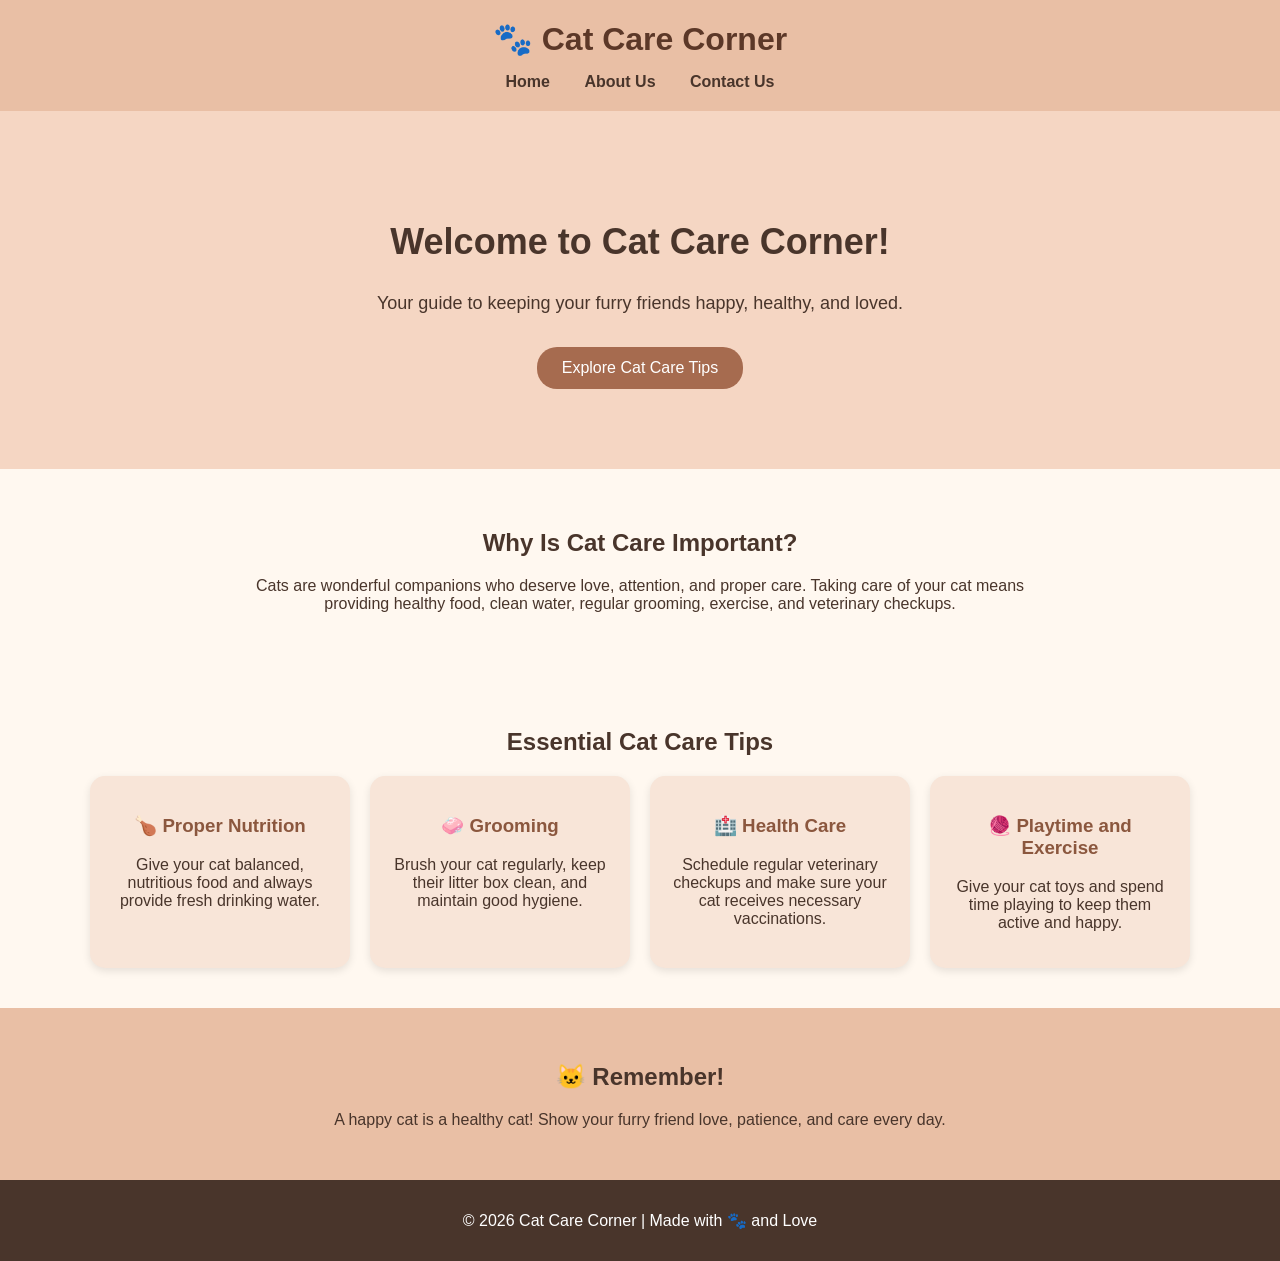
==== index.html @ 0feb6527 "Create cat care homepage and styling" ====
<!DOCTYPE html>
<html lang="en">
<head>
    <meta charset="UTF-8">
    <meta name="viewport" content="width=device-width, initial-scale=1.0">
    <title>Cat Care Corner | Home</title>
    <link rel="stylesheet" href="style.css">
</head>

<body>

    <!-- Navigation Bar -->
    <header>
        <h1>🐾 Cat Care Corner</h1>
        <nav>
            <a href="index.html">Home</a>
            <a href="about.html">About Us</a>
            <a href="contact.html">Contact Us</a>
        </nav>
    </header>

    <!-- Welcome Section -->
    <section class="hero">
        <h2>Welcome to Cat Care Corner!</h2>
        <p>
            Your guide to keeping your furry friends
            happy, healthy, and loved.
        </p>
        <a href="#tips" class="button">Explore Cat Care Tips</a>
    </section>

    <!-- Introduction Section -->
    <section class="intro">
        <h2>Why Is Cat Care Important?</h2>
        <p>
            Cats are wonderful companions who deserve love,
            attention, and proper care. Taking care of your cat
            means providing healthy food, clean water, regular
            grooming, exercise, and veterinary checkups.
        </p>
    </section>

    <!-- Cat Care Tips -->
    <section class="tips" id="tips">
        <h2>Essential Cat Care Tips</h2>

        <div class="tips-container">

            <div class="tip-card">
                <h3>🍗 Proper Nutrition</h3>
                <p>
                    Give your cat balanced, nutritious food
                    and always provide fresh drinking water.
                </p>
            </div>

            <div class="tip-card">
                <h3>🧼 Grooming</h3>
                <p>
                    Brush your cat regularly, keep their
                    litter box clean, and maintain good hygiene.
                </p>
            </div>

            <div class="tip-card">
                <h3>🏥 Health Care</h3>
                <p>
                    Schedule regular veterinary checkups
                    and make sure your cat receives necessary
                    vaccinations.
                </p>
            </div>

            <div class="tip-card">
                <h3>🧶 Playtime and Exercise</h3>
                <p>
                    Give your cat toys and spend time playing
                    to keep them active and happy.
                </p>
            </div>

        </div>
    </section>

    <!-- Fun Fact Section -->
    <section class="fun-fact">
        <h2>🐱 Remember!</h2>
        <p>
            A happy cat is a healthy cat!
            Show your furry friend love, patience,
            and care every day.
        </p>
    </section>

    <!-- Footer -->
    <footer>
        <p>© 2026 Cat Care Corner | Made with 🐾 and Love</p>
    </footer>

</body>
</html>
---- style.css ----
body {
    margin: 0;
    font-family: Arial, sans-serif;
    background-color: #fff8f0;
    color: #49352b;
}

header {
    background-color: #e9bfa5;
    padding: 20px;
    text-align: center;
}

header h1 {
    margin: 0 0 15px;
    color: #5c3828;
}

nav a {
    text-decoration: none;
    color: #49352b;
    margin: 0 15px;
    font-weight: bold;
}

nav a:hover {
    color: white;
}

.hero {
    background-color: #f5d6c3;
    text-align: center;
    padding: 80px 20px;
}

.hero h2 {
    font-size: 36px;
}

.hero p {
    font-size: 18px;
}

.button {
    display: inline-block;
    background-color: #a66b4f;
    color: white;
    padding: 12px 25px;
    text-decoration: none;
    border-radius: 20px;
    margin-top: 15px;
}

.intro {
    text-align: center;
    padding: 40px 20px;
    max-width: 800px;
    margin: auto;
}

/* Cat Care Tips */
.tips {
    text-align: center;
    padding: 40px 20px;
}

.tips-container {
    display: flex;
    flex-wrap: wrap;
    justify-content: center;
    gap: 20px;
}

.tip-card {
    background-color: #f8e5d8;
    width: 220px;
    padding: 20px;
    border-radius: 15px;
    box-shadow: 0 3px 8px rgba(0,0,0,0.1);
}

.tip-card h3 {
    color: #8b573e;
}

.fun-fact {
    background-color: #e9bfa5;
    text-align: center;
    padding: 35px 20px;
}

footer {
    background-color: #49352b;
    color: white;
    text-align: center;
    padding: 15px;
}

@media (max-width: 600px) {
    nav a {
        display: inline-block;
        margin: 8px;
    }

    .hero h2 {
        font-size: 28px;
    }

    .tip-card {
        width: 85%;
    }
}
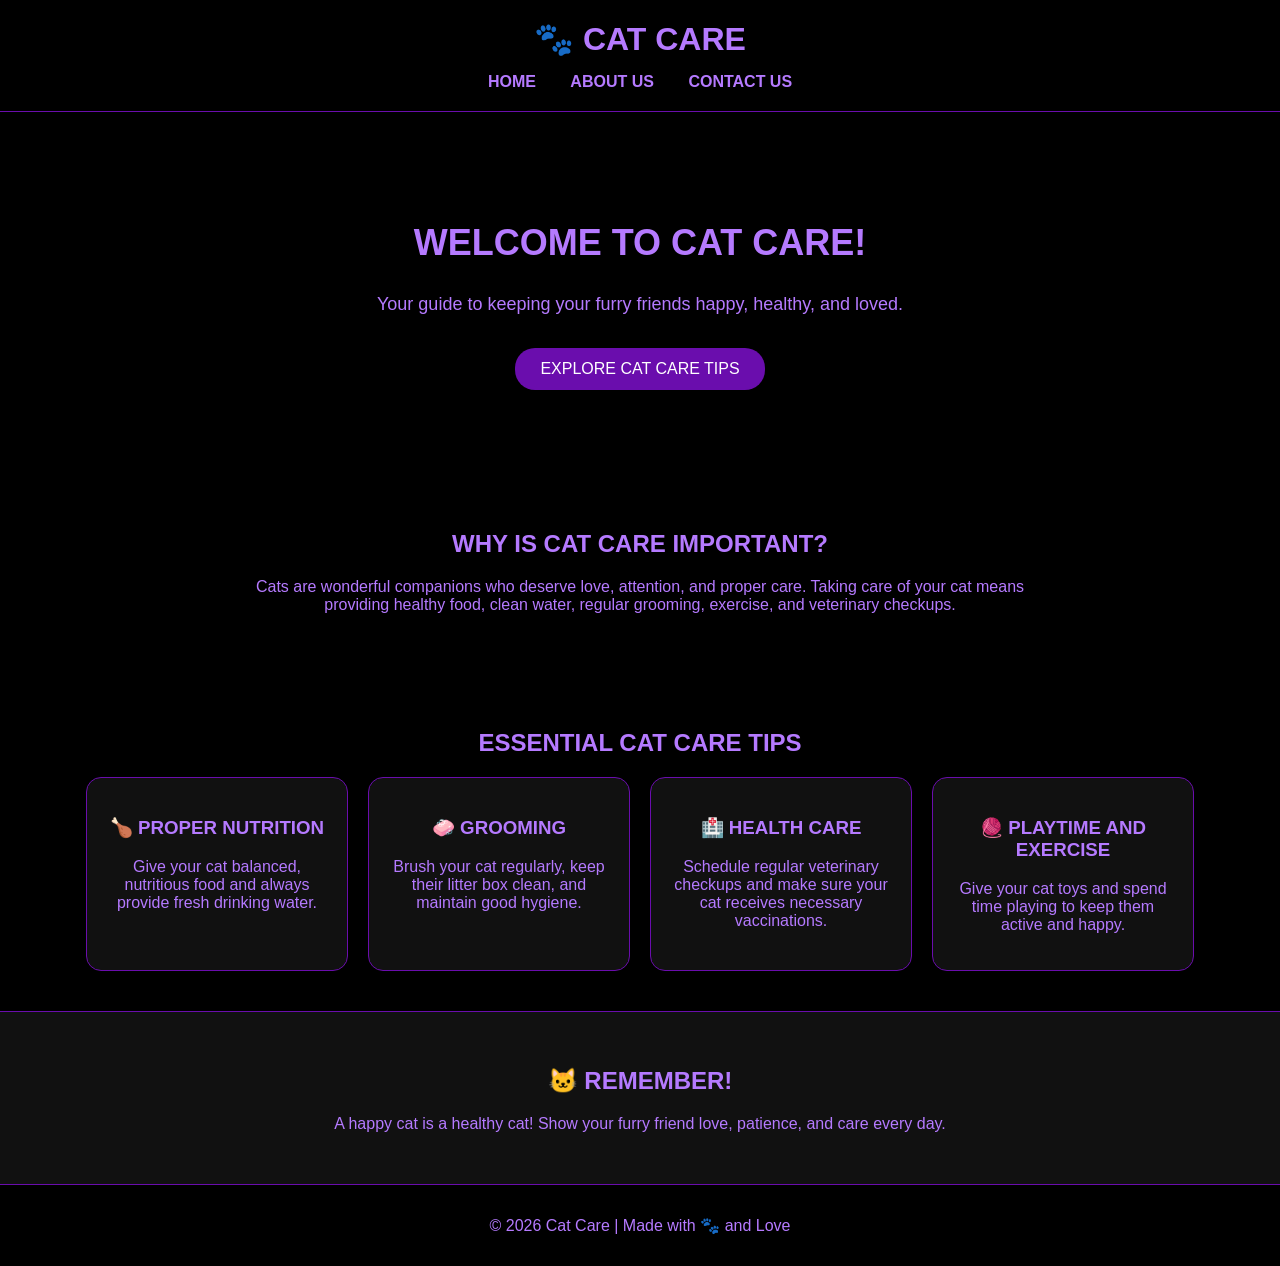
==== commit 7a188386: "Update Cat Care homepage design" ====
--- a/index.html
+++ b/index.html
@@ -4,7 +4,7 @@
 <head>
     <meta charset="UTF-8">
     <meta name="viewport" content="width=device-width, initial-scale=1.0">
-    <title>Cat Care Corner | Home</title>
+    <title>Cat Care | Home</title>
     <link rel="stylesheet" href="style.css">
 </head>
 
@@ -12,7 +12,7 @@
 
     <!-- Navigation Bar -->
     <header>
-        <h1>🐾 Cat Care Corner</h1>
+        <h1>🐾 Cat Care </h1>
         <nav>
             <a href="index.html">Home</a>
             <a href="about.html">About Us</a>
@@ -22,7 +22,7 @@
 
     <!-- Welcome Section -->
     <section class="hero">
-        <h2>Welcome to Cat Care Corner!</h2>
+        <h2>Welcome to Cat Care!</h2>
         <p>
             Your guide to keeping your furry friends
             happy, healthy, and loved.
@@ -95,7 +95,7 @@
 
     <!-- Footer -->
     <footer>
-        <p>© 2026 Cat Care Corner | Made with 🐾 and Love</p>
+        <p>© 2026 Cat Care | Made with 🐾 and Love</p>
     </footer>
 
 </body>
--- a/style.css
+++ b/style.css
@@ -2,54 +2,65 @@
 body {
     margin: 0;
     font-family: Arial, sans-serif;
-    background-color: #fff8f0;
-    color: #49352b;
+    background-color: #000000;
+    color: #b57aff;
 }
 
 header {
-    background-color: #e9bfa5;
+    background-color: #000000;
     padding: 20px;
     text-align: center;
+    border-bottom: 1px solid #6a0dad;
 }
 
 header h1 {
     margin: 0 0 15px;
-    color: #5c3828;
+    color: #b57aff;
+    text-transform: uppercase;
 }
 
 nav a {
     text-decoration: none;
-    color: #49352b;
+    color: #b57aff;
     margin: 0 15px;
     font-weight: bold;
+    text-transform: uppercase;
 }
 
 nav a:hover {
-    color: white;
+    color: #ffffff;
 }
 
 .hero {
-    background-color: #f5d6c3;
+    background-color: #000000;
     text-align: center;
     padding: 80px 20px;
 }
 
 .hero h2 {
     font-size: 36px;
+    text-transform: uppercase;
+    color: #b57aff;
 }
 
 .hero p {
     font-size: 18px;
+    color: #b57aff;
 }
 
 .button {
     display: inline-block;
-    background-color: #a66b4f;
+    background-color: #6a0dad;
     color: white;
     padding: 12px 25px;
     text-decoration: none;
     border-radius: 20px;
     margin-top: 15px;
+    text-transform: uppercase;
+}
+
+.button:hover {
+    background-color: #8a2be2;
 }
 
 .intro {
@@ -59,10 +70,13 @@
     margin: auto;
 }
 
-/* Cat Care Tips */
 .tips {
     text-align: center;
     padding: 40px 20px;
+}
+
+.tips h2 {
+    text-transform: uppercase;
 }
 
 .tips-container {
@@ -73,28 +87,39 @@
 }
 
 .tip-card {
-    background-color: #f8e5d8;
+    background-color: #111111;
+    border: 1px solid #6a0dad;
     width: 220px;
     padding: 20px;
     border-radius: 15px;
-    box-shadow: 0 3px 8px rgba(0,0,0,0.1);
 }
 
 .tip-card h3 {
-    color: #8b573e;
+    color: #b57aff;
+    text-transform: uppercase;
 }
 
 .fun-fact {
-    background-color: #e9bfa5;
+    background-color: #111111;
+    border-top: 1px solid #6a0dad;
+    border-bottom: 1px solid #6a0dad;
     text-align: center;
     padding: 35px 20px;
 }
 
+.fun-fact h2 {
+    text-transform: uppercase;
+}
+
 footer {
-    background-color: #49352b;
-    color: white;
+    background-color: #000000;
+    color: #b57aff;
     text-align: center;
     padding: 15px;
+}
+
+h1, h2, h3, h4, h5, h6 {
+    text-transform: uppercase;
 }
 
 @media (max-width: 600px) {
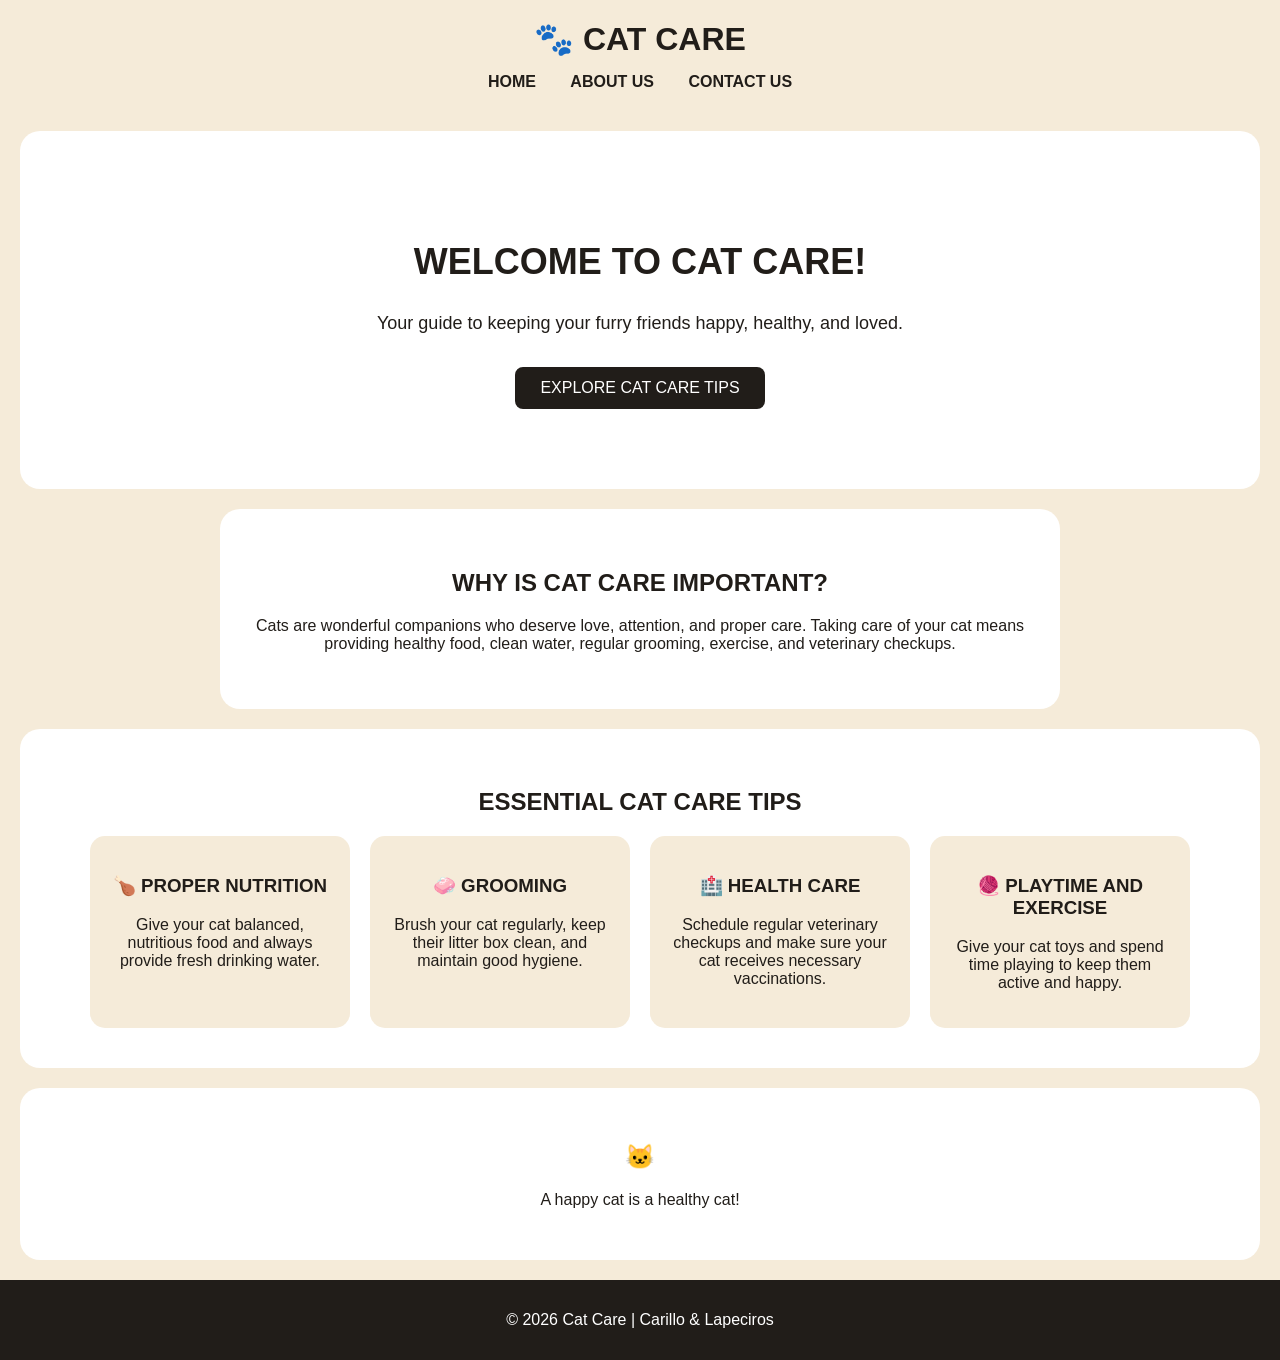
==== commit 188923fb: "Update index.html" ====
--- a/index.html
+++ b/index.html
@@ -10,7 +10,6 @@
 
 <body>
 
-    <!-- Navigation Bar -->
     <header>
         <h1>🐾 Cat Care </h1>
         <nav>
@@ -20,7 +19,6 @@
         </nav>
     </header>
 
-    <!-- Welcome Section -->
     <section class="hero">
         <h2>Welcome to Cat Care!</h2>
         <p>
@@ -30,7 +28,6 @@
         <a href="#tips" class="button">Explore Cat Care Tips</a>
     </section>
 
-    <!-- Introduction Section -->
     <section class="intro">
         <h2>Why Is Cat Care Important?</h2>
         <p>
@@ -41,7 +38,6 @@
         </p>
     </section>
 
-    <!-- Cat Care Tips -->
     <section class="tips" id="tips">
         <h2>Essential Cat Care Tips</h2>
 
@@ -83,20 +79,17 @@
         </div>
     </section>
 
-    <!-- Fun Fact Section -->
     <section class="fun-fact">
-        <h2>🐱 Remember!</h2>
+        <h2>🐱</h2>
         <p>
             A happy cat is a healthy cat!
-            Show your furry friend love, patience,
-            and care every day.
         </p>
     </section>
 
-    <!-- Footer -->
     <footer>
-        <p>© 2026 Cat Care | Made with 🐾 and Love</p>
+      <p>© 2026 Cat Care | Carillo & Lapeciros</p>
     </footer>
+
 
 </body>
 </html>
--- a/style.css
+++ b/style.css
@@ -1,82 +1,91 @@
 
+/* GENERAL STYLING */
 body {
     margin: 0;
     font-family: Arial, sans-serif;
-    background-color: #000000;
-    color: #b57aff;
+    background-color: #F5EBD9;
+    color: #211D19;
 }
 
+/* HEADER */
 header {
-    background-color: #000000;
+    background-color: #F5EBD9;
     padding: 20px;
     text-align: center;
-    border-bottom: 1px solid #6a0dad;
 }
 
 header h1 {
     margin: 0 0 15px;
-    color: #b57aff;
+    color: #211D19;
     text-transform: uppercase;
 }
 
+/* NAVIGATION */
 nav a {
     text-decoration: none;
-    color: #b57aff;
+    color: #211D19;
     margin: 0 15px;
     font-weight: bold;
     text-transform: uppercase;
 }
 
 nav a:hover {
-    color: #ffffff;
+    color: #A67C52;
 }
 
+/* HERO SECTION */
 .hero {
-    background-color: #000000;
+    background-color: #FFFFFF;
     text-align: center;
     padding: 80px 20px;
+    margin: 20px;
+    border-radius: 20px;
 }
 
 .hero h2 {
     font-size: 36px;
+    color: #211D19;
     text-transform: uppercase;
-    color: #b57aff;
 }
 
 .hero p {
     font-size: 18px;
-    color: #b57aff;
+    color: #211D19;
 }
 
+/* BUTTON */
 .button {
     display: inline-block;
-    background-color: #6a0dad;
-    color: white;
+    background-color: #211D19;
+    color: #FFFFFF;
     padding: 12px 25px;
     text-decoration: none;
-    border-radius: 20px;
+    border-radius: 8px;
     margin-top: 15px;
     text-transform: uppercase;
 }
 
 .button:hover {
-    background-color: #8a2be2;
+    background-color: #A67C52;
 }
 
+/* INTRO */
 .intro {
+    background-color: #FFFFFF;
     text-align: center;
     padding: 40px 20px;
     max-width: 800px;
-    margin: auto;
+    margin: 20px auto;
+    border-radius: 20px;
 }
 
+/* CAT CARE TIPS */
 .tips {
+    background-color: #FFFFFF;
     text-align: center;
     padding: 40px 20px;
-}
-
-.tips h2 {
-    text-transform: uppercase;
+    margin: 20px;
+    border-radius: 20px;
 }
 
 .tips-container {
@@ -87,41 +96,82 @@
 }
 
 .tip-card {
-    background-color: #111111;
-    border: 1px solid #6a0dad;
+    background-color: #F5EBD9;
     width: 220px;
     padding: 20px;
     border-radius: 15px;
 }
 
 .tip-card h3 {
-    color: #b57aff;
+    color: #211D19;
     text-transform: uppercase;
 }
 
+/* FUN FACT */
 .fun-fact {
-    background-color: #111111;
-    border-top: 1px solid #6a0dad;
-    border-bottom: 1px solid #6a0dad;
+    background-color: #FFFFFF;
     text-align: center;
     padding: 35px 20px;
+    margin: 20px;
+    border-radius: 20px;
 }
 
-.fun-fact h2 {
+/* ABOUT AND CONTACT */
+.about,
+.contact,
+.about-container,
+.contact-container {
+    background-color: #FFFFFF;
+    color: #211D19;
+    text-align: center;
+    padding: 40px 20px;
+    margin: 20px;
+    border-radius: 20px;
+}
+
+/* FORMS */
+input,
+textarea {
+    background-color: #F5EBD9;
+    color: #211D19;
+    border: 1px solid #D8C9B3;
+    padding: 12px;
+    border-radius: 8px;
+}
+
+input::placeholder,
+textarea::placeholder {
+    color: #665D53;
+}
+
+button {
+    background-color: #211D19;
+    color: #FFFFFF;
+    border: none;
+    padding: 12px 20px;
+    border-radius: 8px;
+    cursor: pointer;
+}
+
+button:hover {
+    background-color: #A67C52;
+}
+
+/* ALL HEADINGS */
+h1, h2, h3, h4, h5, h6 {
+    color: #211D19;
     text-transform: uppercase;
 }
 
+/* FOOTER */
 footer {
-    background-color: #000000;
-    color: #b57aff;
+    background-color: #211D19;
+    color: #FFFFFF;
     text-align: center;
     padding: 15px;
 }
 
-h1, h2, h3, h4, h5, h6 {
-    text-transform: uppercase;
-}
-
+/* MOBILE RESPONSIVENESS */
 @media (max-width: 600px) {
     nav a {
         display: inline-block;
